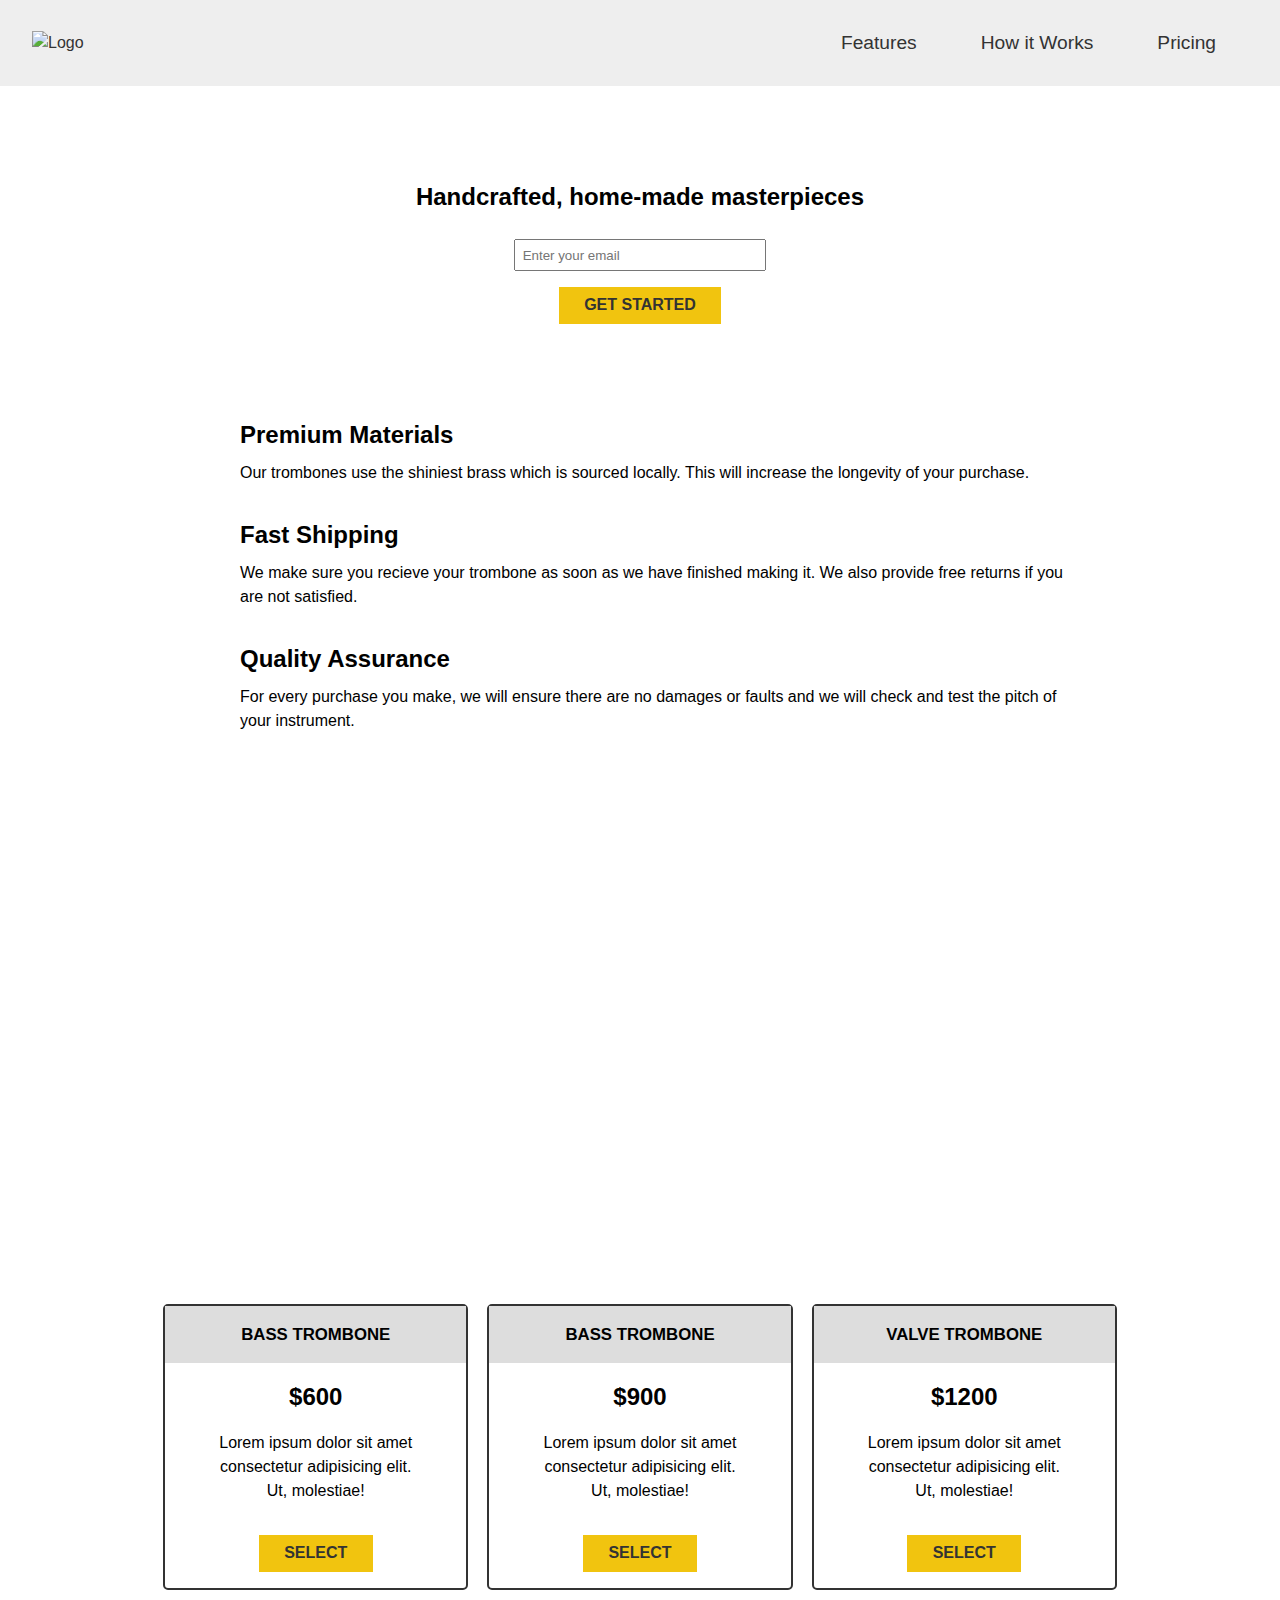
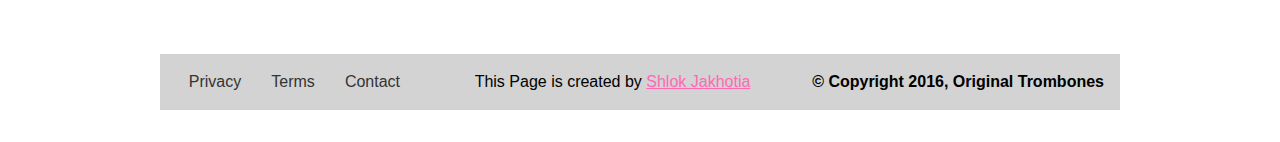
==== Product Landing Page/index.html @ a14735a9 "updated" ====
<!DOCTYPE html>
<html lang="en">

<head>
    <meta charset="UTF-8">
    <meta http-equiv="X-UA-Compatible" content="IE=edge">
    <meta name="viewport" content="width=device-width, initial-scale=1.0">
    <title>Product Landing Page</title>
    
    <link rel="stylesheet" href="/Product Landing Page/style.css">
</head>

<body>
    <header id="header">
        <nav id="nav-bar">
        <img src="https://cdn.freecodecamp.org/testable-projects-fcc/images/product-landing-page-logo.png" alt="Logo"
            id="header-img">
        <ul>
            <li><a class="nav-link" href="#features">Features</a></li>
            <li><a class="nav-link" href="#how-it-works">How it Works</a></li>
            <li><a class="nav-link" href="#pricing">Pricing</a></li>
        </ul>
        </nav>
    </header>
    <div id="container">
        <section class="message-box">
            <h2>Handcrafted, home-made masterpieces</h2>
            <input type="email" placeholder="Enter your email">
            <a href="#" class="btn">Get Started</a>
        </section>
        <section id="features">
            <div class="feature">
                <i class="fas fa-fire fa-3x"></i>
                <div>
                    <h2>Premium Materials</h2>
                    <p>Our trombones use the shiniest brass which is sourced locally. This will increase the longevity
                        of
                        your purchase.</p>
                </div>
            </div>
            <div class="feature">
                <i class="fas fa-truck fa-3x"></i>
                <div>
                    <h2>Fast Shipping</h2>
                    <p>We make sure you recieve your trombone as soon as we have finished making it. We also provide
                        free returns if you are not satisfied.</p>

                </div>
            </div>
            <div class="feature">
                <i class="fas fa-battery-full fa-3x"></i>
                <div>
                    <h2>Quality Assurance</h2>
                    <p>For every purchase you make, we will ensure there are no damages or faults and we will check and
                        test the pitch of your instrument.</p>

                </div>
            </div>
        </section>
        <section id="how-it-works">
            <iframe id="video" src="https://interactive-examples.mdn.mozilla.net/media/cc0-videos/flower.webm" frameborder="0" ></iframe>
        </section>
        <section id="pricing">
            <div class="price-box">
                <h3>BASS TROMBONE</h3>
                <h2>$600</h2>
                <p>Lorem ipsum dolor sit amet consectetur adipisicing elit. Ut, molestiae!</p>
                <a href="#" class="btn">SELECT</a>
            </div>
            <div class="price-box">
                <h3>BASS TROMBONE</h3>
                <h2>$900</h2>
                <p>Lorem ipsum dolor sit amet consectetur adipisicing elit. Ut, molestiae!</p>
                <a href="#" class="btn">SELECT</a>
            </div>
            <div class="price-box">
                <h3>VALVE TROMBONE</h3>
                <h2>$1200</h2>
                <p>Lorem ipsum dolor sit amet consectetur adipisicing elit. Ut, molestiae!</p>
                <a href="#" class="btn">SELECT</a>
            </div>
        </section>
        <footer id="footer">
            <div>
                <a href="#">Privacy</a>
                <a href="#">Terms</a>
                <a href="#">Contact</a>
            </div>
            <p>This Page is created by <a id ="shlok" href="http://linkedin.com/in/shlok-jakhotia-3a6519149" target="_blank">Shlok Jakhotia</a></p>
            <h4>&copy; Copyright 2016, Original Trombones</h4>
        </footer>
    </div>
    <script src="https://kit.fontawesome.com/9650a62e47.js" crossorigin="anonymous"></script>
</body>

</html>
---- Product Landing Page/style.css ----
/* CSS RESET */

*{
    box-sizing: border-box;
    margin: 0;
    padding: 0;
}
body{
    font-family:Verdana, Geneva, Tahoma, sans-serif;
    line-height: 1.5;
}
a{
    text-decoration: none;
}
/* COMPLETE CONTAINER */
#container{
    max-width: 960px;
    margin: 2rem auto;
    overflow: hidden;
}
.btn{
    display: inline-block;
    padding: .4rem 1.6rem;
    color: #333;
    text-transform: uppercase;
    font-weight: bold;
    background-color: #f1c40f;
}

        /* NAVIGATION BAR*/
ul{
    list-style: none;
}
#header-img{
    width: 380px;
}
#header{
    background-color: #EEEEEe;
    color: #333;
}
#nav-bar{
    display: flex;
    justify-content: space-between;
    align-items: center;
    padding: .8rem 2rem;
    overflow: hidden;
}
#nav-bar ul{
    display: flex;
}
#nav-bar ul li{
    padding: 1rem 2rem;
}
#nav-bar ul li a{
    text-decoration: none;
    color: #333;
    font-size: 1.2rem;
}

        /* Section 1 */
.message-box {
    margin: 3rem;
    padding: .8rem;
    text-align: center;
}
.message-box h1{
    font-size: 1.7rem;
    margin-bottom:1.5rem;
}
.message-box input{
    display: block;
    margin: auto;
    margin-bottom: 1rem;
    margin-top: 1.5rem;
    padding: .4rem;
    width :30%;
}
        /* Section 2 */
#features{
    padding: 1rem;
    margin-top:3rem; 
    margin-bottom: 3rem;
    display: flex;
    flex-direction: column;
}
.feature{
    display: flex;
    justify-self: center;
    align-items: center;
}

#features .feature i{
    color: #f1c40f;
}
#features .feature div{
    padding: 1rem;
    margin-left: 3rem;
}
#features .feature div h2{
    font-size: 1.5rem;
    margin-bottom: .5rem;
}
        
        /* Section 3 */
    
#how-it-works{
    padding: 3rem;
    text-align: center;
    margin: auto; 
}
#video{
    width:600px;
    height:340px;
}

        /* Section 4 */
#pricing{
    display: flex;
    justify-content: center;
    align-items: center;
    text-align: center;
    padding: 3rem .2rem;
}
.price-box{
    border: 2px solid #333;
    border-radius: 5px;
    text-align: center;
}
.price-box:first-child{
    margin-right: 1.2rem;
}
.price-box:last-child{
    margin-left: 1.2rem;
}
.price-box h3{
    background-color: #ddd;
    font-size: 1.05rem;
    padding: 1rem;
}
.price-box h2{
    padding: 1rem;
}
.price-box p{
    padding: 0 3rem 1rem; 
}
.price-box .btn{
    display: inline-block;
    margin : 1rem ;
}

/* Footer */

#footer{
    padding: 1rem ;
    background-color:lightgray;
    margin-top: 1rem;
    display: flex;
    justify-content: space-between;
    overflow: hidden;
}
#footer div a{
    color:#333;
    padding: .5rem 0.8rem;
}
#shlok{
    text-decoration: underline;
    padding : 0;
    margin : 0;
    color: hotpink;
}

/* Tablet and Smartphone */

@media (max-width:800px){
    #nav-bar{
        flex-direction: column;
        justify-content: center;
        align-items: center;
        padding: .4rem 
    }
    #nav-bar ul li{
        padding: 1rem 1rem;
    }
    .feature{
        flex-direction: column;
    }
    .feature div{
        padding: 1rem;
        margin: .5rem;
        text-align: center;
        margin-bottom: 1rem;
    }
    #how-it-works{
        padding: 1rem;
       
    }
    #how-it-works #video{
        width:65%;
        height:30%;
    }
    #pricing{
        flex-direction:column;
        padding: 1rem;
    }
    #pricing .price-box{
        margin: 1rem;
    }
    .price-box:first-child{
        margin-right: 0;
    }
    .price-box:last-child{
        margin-left: 0;
    }
    #footer{
        padding: 1rem .5rem;
        margin-top: 2rem;
        flex-direction: column;
        text-align: center;
        justify-content: center;
    }
}
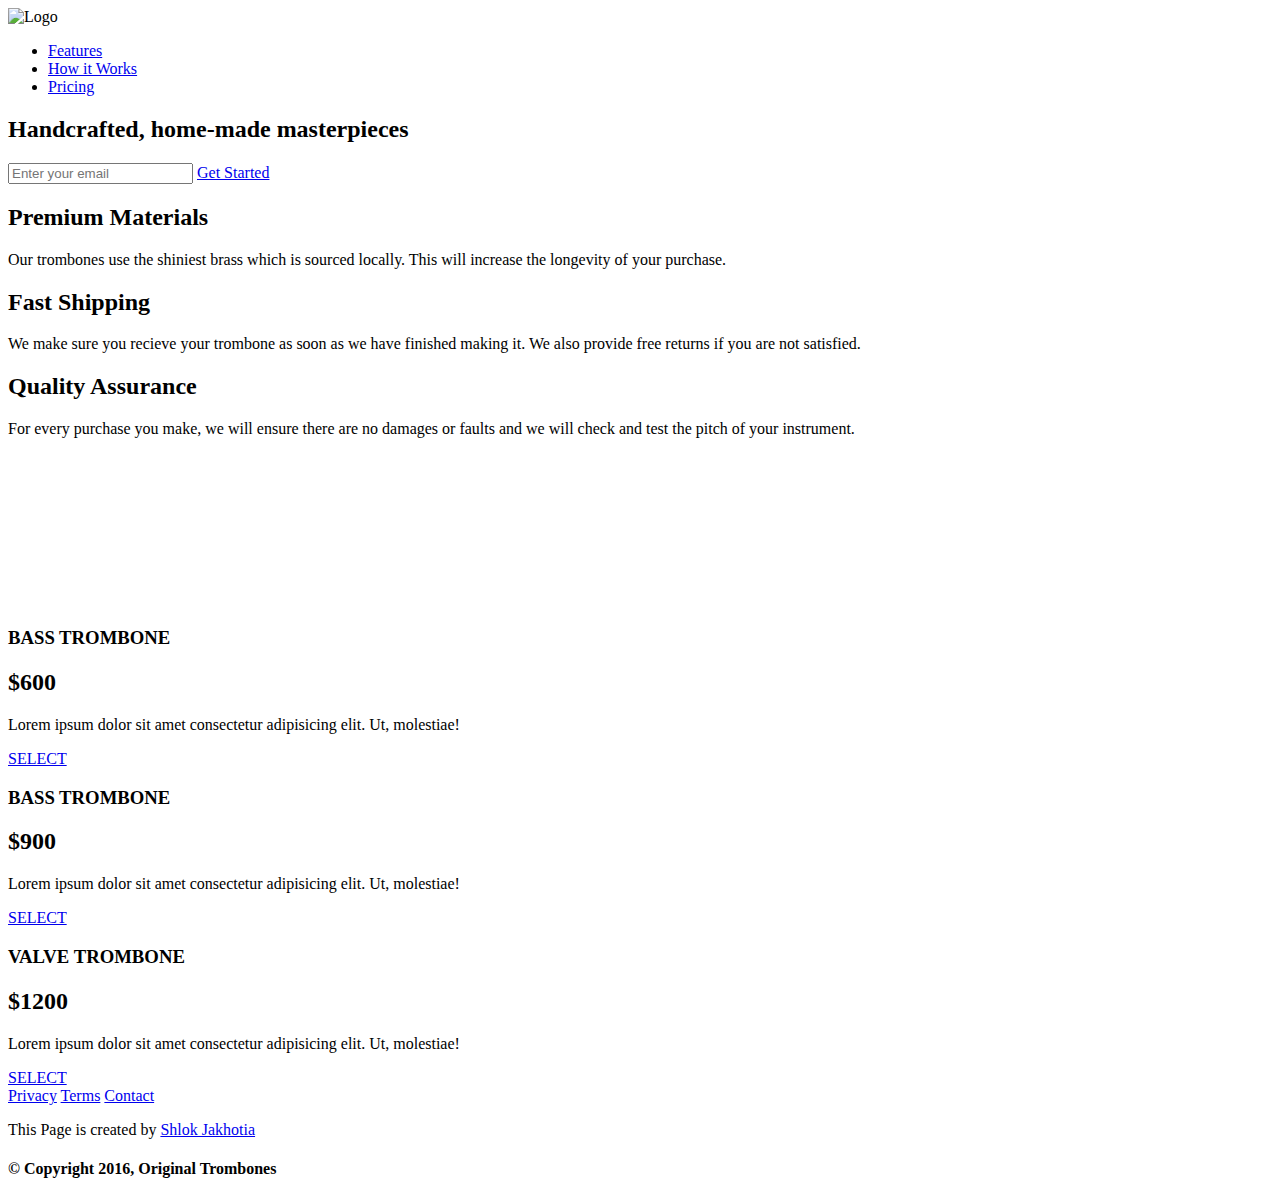
==== commit 3360acdb: "Update index.html" ====
--- a/Product Landing Page/index.html
+++ b/Product Landing Page/index.html
@@ -7,7 +7,7 @@
     <meta name="viewport" content="width=device-width, initial-scale=1.0">
     <title>Product Landing Page</title>
     
-    <link rel="stylesheet" href="/Product Landing Page/style.css">
+    <link rel="stylesheet" href="Product Landing Page/style.css">
 </head>
 
 <body>
@@ -93,4 +93,4 @@
     <script src="https://kit.fontawesome.com/9650a62e47.js" crossorigin="anonymous"></script>
 </body>
 
-</html>+</html>
